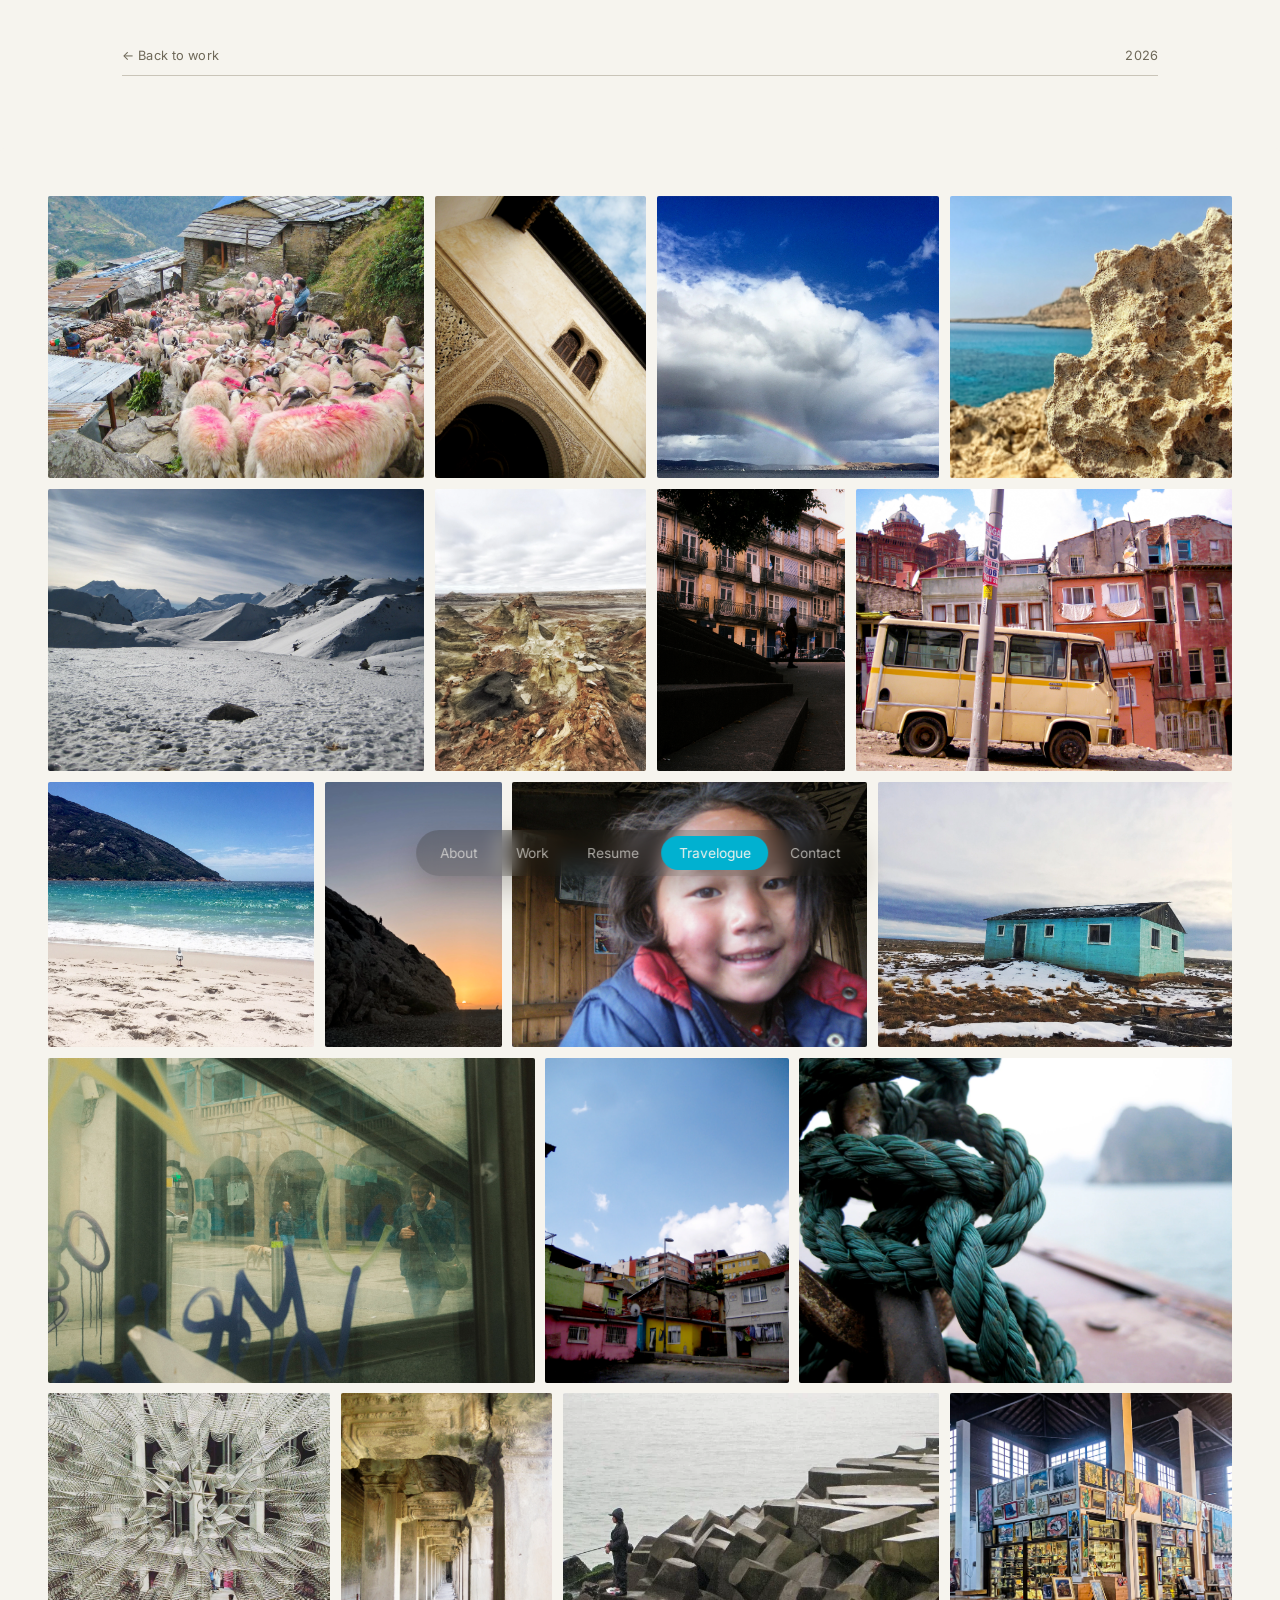
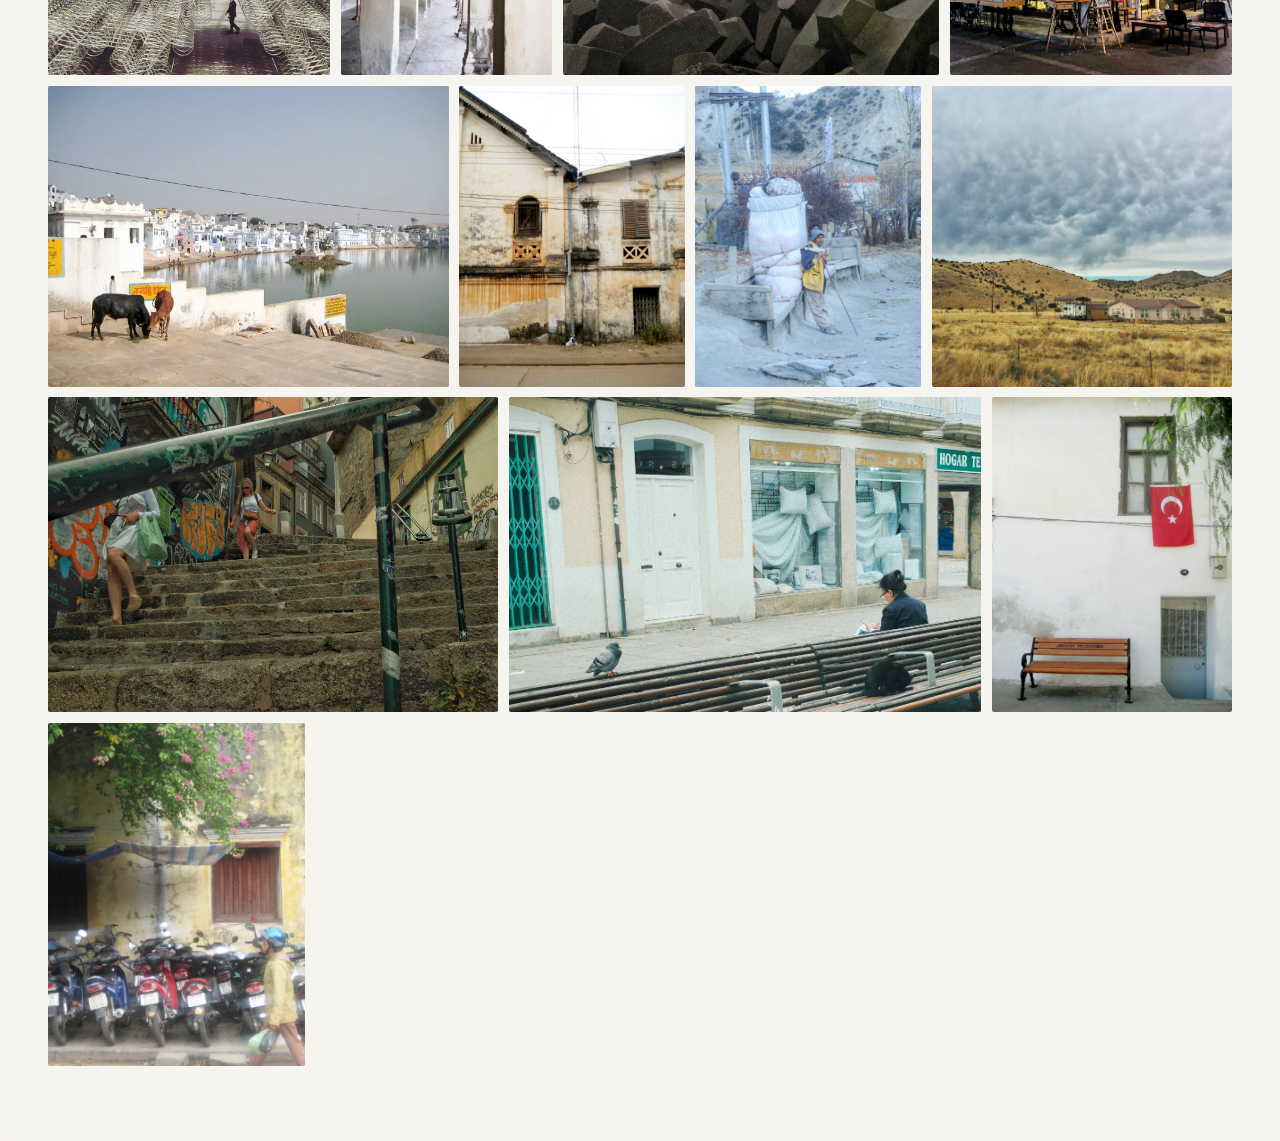
==== travelogue.html @ d2b51b1d "Update image captions for travel locations" ====
<!DOCTYPE html>
<html lang="en">
<head>
<meta charset="UTF-8">
<meta name="viewport" content="width=device-width, initial-scale=1.0">
<title>Travelogue — name</title>
<link rel="stylesheet" href="styles.css">
</head>
<body>

<header class="masthead masthead--minimal">
  <div class="masthead__top">
    <span class="masthead__issue"><a href="index.html">← Back to work</a></span>
    <span class="masthead__date" id="year"></span>
  </div>
</header>

<div class="gallery-wrap">

  <div class="gallery" id="travelogue-gallery" aria-label="Travel photos">
  <div class="gallery__cell">
    <img class="gallery__img" src="assets/travel/nepal3.webp" alt="Annapurna Circuit Trek, Nepal" data-index="0">
    <span class="gallery__hover-caption">Annapurna Circuit Trek, Nepal</span>
  </div>
  <div class="gallery__cell">
    <img class="gallery__img" src="assets/travel/spain.webp" alt="Alhambra, Spain" data-index="1">
    <span class="gallery__hover-caption">Alhambra, Spain</span>
  </div>
  <div class="gallery__cell">
    <img class="gallery__img" src="assets/travel/australia2.webp" alt="Hobart, Tasmania" data-index="2">
    <span class="gallery__hover-caption">Hobart, Tasmania</span>
  </div>
  <div class="gallery__cell">
    <img class="gallery__img" src="assets/travel/cyprus1.webp" alt="Cape Greco, Cyprus" data-index="3">
    <span class="gallery__hover-caption">Cape Greco, Cyprus</span>
  </div>
  <div class="gallery__cell">
    <img class="gallery__img" src="assets/travel/nepal4.webp" alt="Thorong La Pass, Nepal" data-index="4">
    <span class="gallery__hover-caption">Thorong La Pass, Nepal</span>
  </div>
  <div class="gallery__cell">
    <img class="gallery__img" src="assets/travel/newmexico1.webp" alt="Bisti Badlands, New Mexico" data-index="5">
    <span class="gallery__hover-caption">Bisti Badlands, New Mexico</span>
  </div>
  <div class="gallery__cell">
    <img class="gallery__img" src="assets/travel/camino_spain1.jpg" alt="Camino de Santiago, Spain" data-index="6">
    <span class="gallery__hover-caption">Camino de Santiago, Spain</span>
  </div>
  <div class="gallery__cell">
    <img class="gallery__img" src="assets/travel/turkey1.webp" alt="Istanbul, Turkey" data-index="7">
    <span class="gallery__hover-caption">Istanbul, Turkey</span>
  </div>
  <div class="gallery__cell">
    <img class="gallery__img" src="assets/travel/australia3.webp" alt="Wine Glass Bay, Tasmania" data-index="8">
    <span class="gallery__hover-caption">Wine Glass Bay, Tasmania</span>
  </div>
  <div class="gallery__cell">
    <img class="gallery__img" src="assets/travel/cyprus3.webp" alt="Aphrodite's Rock, Cyprus" data-index="9">
    <span class="gallery__hover-caption">Aphrodite's Rock, Cyprus</span>
  </div>
  <div class="gallery__cell">
    <img class="gallery__img" src="assets/travel/nepal1.webp" alt="Annapurna Circuit, Nepal" data-index="10">
    <span class="gallery__hover-caption">Annapurna Circuit Trek, Nepal</span>
  </div>
  <div class="gallery__cell">
    <img class="gallery__img" src="assets/travel/newmexico3.webp" alt="New Mexico" data-index="11">
    <span class="gallery__hover-caption">New Mexico</span>
  </div>
  <div class="gallery__cell">
    <img class="gallery__img" src="assets/travel/camino_spain2.jpg" alt="Camino de Santiago, Spain" data-index="12">
    <span class="gallery__hover-caption">Camino de Santiago, Spain</span>
  </div>
  <div class="gallery__cell">
    <img class="gallery__img" src="assets/travel/turkey2.webp" alt="Istanbul, Turkey" data-index="13">
    <span class="gallery__hover-caption">Istanbul, Turkey</span>
  </div>
  <div class="gallery__cell">
    <img class="gallery__img" src="assets/travel/vietnam2.webp" alt="Hạ Long Bay, Vietnam" data-index="14">
    <span class="gallery__hover-caption">Hạ Long Bay, Vietnam</span>
  </div>
  <div class="gallery__cell">
    <img class="gallery__img" src="assets/travel/australia1.webp" alt="Melbourne, Australia" data-index="15">
    <span class="gallery__hover-caption">Melbourne, Australia</span>
  </div>
  <div class="gallery__cell">
    <img class="gallery__img" src="assets/travel/cambodia.webp" alt="Cambodia" data-index="16">
    <span class="gallery__hover-caption">Cambodia</span>
  </div>
  <div class="gallery__cell">
    <img class="gallery__img" src="assets/travel/china.webp" alt="China" data-index="17">
    <span class="gallery__hover-caption">China</span>
  </div>
  <div class="gallery__cell">
    <img class="gallery__img" src="assets/travel/cyprus2.webp" alt="Cyprus" data-index="18">
    <span class="gallery__hover-caption">Cyprus</span>
  </div>
  <div class="gallery__cell">
    <img class="gallery__img" src="assets/travel/india1.webp" alt="India" data-index="19">
    <span class="gallery__hover-caption">India</span>
  </div>
  <div class="gallery__cell">
    <img class="gallery__img" src="assets/travel/laos.webp" alt="Laos" data-index="20">
    <span class="gallery__hover-caption">Laos</span>
  </div>
  <div class="gallery__cell">
    <img class="gallery__img" src="assets/travel/nepal2.webp" alt="Nepal" data-index="21">
    <span class="gallery__hover-caption">Nepal</span>
  </div>
  <div class="gallery__cell">
    <img class="gallery__img" src="assets/travel/newmexico2.webp" alt="New Mexico" data-index="22">
    <span class="gallery__hover-caption">New Mexico</span>
  </div>
  <div class="gallery__cell">
    <img class="gallery__img" src="assets/travel/camino_portugal1.JPG" alt="Portugal" data-index="23">
    <span class="gallery__hover-caption">Portugal</span>
  </div>
  <div class="gallery__cell">
    <img class="gallery__img" src="assets/travel/camino_spain3.jpg" alt="Spain" data-index="24">
    <span class="gallery__hover-caption">Spain</span>
  </div>
  <div class="gallery__cell">
    <img class="gallery__img" src="assets/travel/turkey3.webp" alt="Turkey" data-index="25">
    <span class="gallery__hover-caption">Turkey</span>
  </div>
  <div class="gallery__cell">
    <img class="gallery__img" src="assets/travel/vietnam1.webp" alt="Vietnam" data-index="26">
    <span class="gallery__hover-caption">Vietnam</span>
  </div>
  </div>

</div>

<!-- Fixed bottom dock nav — stays put while the page scrolls -->
<nav class="dock" aria-label="Primary">
  <a class="dock__link" href="index.html#about">About</a>
  <a class="dock__link" href="index.html#work">Work</a>
  <a class="dock__link" href="assets/resume.pdf" target="_blank" rel="noopener">Resume</a>
  <a class="dock__link is-active" href="travelogue.html">Travelogue</a>
  <a class="dock__link" href="index.html#contact">Contact</a>
</nav>

<script src="script.js"></script>
</body>
</html>
---- styles.css ----
/* ============================================
   DESIGN TOKENS
   Color:
     --paper   #F6F4EE  warm paper background
     --ink     #17140F  near-black, warm
     --press   #01B1D0  teal accent (sparing use)
     --rule    #C9C4B8  hairlines / leader dots
     --muted   #6E6858  secondary text
   Type:
     Masthead only — 'Eagle Book' (self-hosted .otf)
     Display (everything else) — 'Jost' / 'Futura' fallback
     Body/meta — 'Inter' (plain grotesk, quiet workhorse)
   ============================================ */

@import url('https://fonts.googleapis.com/css2?family=Jost:wght@100;400;500;600&family=Inter:wght@400;500&display=swap');

@font-face{
  font-family: 'Eagle Book';
  src: url('assets/fonts/eaglebook.otf') format('opentype');
  font-weight: 400 700;
  font-display: swap;
}

:root{
  --paper: #F6F4EE;
  --ink: #17140F;
  --press: #01B1D0;
  --rule: #C9C4B8;
  --muted: #6E6858;

  --display: 'Jost', 'Futura', sans-serif;
  --masthead-font: 'Eagle Book', 'Jost', 'Futura', sans-serif;
  --body: 'Inter', -apple-system, sans-serif;
}

*{ box-sizing: border-box; }

html, body{
  margin: 0;
  padding: 0;
  background: var(--paper);
  color: var(--ink);
  font-family: var(--body);
}

a{ color: inherit; text-decoration: none; }

/* ---------- Masthead ---------- */

.masthead{
  max-width: 1100px;
  margin: 0 auto;
  padding: 3rem 2rem 2rem;
}

.masthead__top{
  display: flex;
  justify-content: space-between;
  font-size: 0.8rem;
  color: var(--muted);
  border-bottom: 1px solid var(--rule);
  padding-bottom: 0.75rem;
  margin-bottom: 1.5rem;
  letter-spacing: 0.01em;
}

.masthead__name{
  font-family: var(--masthead-font);
  font-weight: 600;
  font-size: clamp(2.75rem, 7vw, 5rem);
  line-height: 0.95;
  margin: 0 0 0.5rem;
  text-transform: uppercase;
  letter-spacing: -0.02em;
  color: var(--press);
}

.masthead__tagline{
  font-size: 1.05rem;
  color: var(--muted);
  margin: 0;
  max-width: 40ch;
}

/* ---------- Contents / TOC layout ---------- */

.contents{
  max-width: 1100px;
  margin: 0 auto;
  padding: 1rem 2rem 4rem;
  display: grid;
  grid-template-columns: 1fr 320px;
  gap: 3rem;
  align-items: start;
}

.contents__list{
  display: flex;
  flex-direction: column;
}

.contents__row{
  display: grid;
  grid-template-columns: 2.5rem auto 1fr auto;
  align-items: baseline;
  gap: 0.75rem;
  padding: 1.1rem 0;
  border-bottom: 1px solid var(--rule);
  transition: color 0.15s ease;
}

.contents__row:hover{
  color: var(--press);
}

.contents__row:first-child{
  border-top: 1px solid var(--rule);
}

.contents__number{
  font-family: var(--body);
  font-size: 0.85rem;
  color: var(--muted);
  font-variant-numeric: tabular-nums;
}

.contents__row:hover .contents__number{
  color: var(--press);
}

.contents__title{
  font-family: var(--display);
  font-weight: 500;
  font-size: clamp(1.3rem, 2.4vw, 1.9rem);
  white-space: nowrap;
}

.contents__leader{
  border-bottom: 1px dotted var(--rule);
  height: 0.6em;
  align-self: end;
  min-width: 1.5rem;
}

.contents__meta{
  font-size: 0.85rem;
  color: var(--muted);
  white-space: nowrap;
}

/* ---------- Preview panel (the one playful moment) ---------- */

.preview{
  position: sticky;
  top: 3rem;
  aspect-ratio: 4 / 5;
  display: none;
}

.preview__frame{
  width: 100%;
  height: 100%;
  overflow: hidden;
  background: #EAE6DA;
  box-shadow: 0 18px 40px rgba(23, 20, 15, 0.12);
  transform: rotate(-1.2deg);
  transition: transform 0.35s cubic-bezier(0.22, 1, 0.36, 1);
}

.preview.is-active .preview__frame{
  transform: rotate(0.6deg);
}

.preview__image{
  width: 100%;
  height: 100%;
  object-fit: cover;
  opacity: 0;
  transition: opacity 0.25s ease;
}

.preview__image.is-loaded{
  opacity: 1;
}

@media (min-width: 860px){
  .preview{ display: block; }
}

/* ---------- Travelogue (list version — kept for reference, unused if using gallery) ---------- */

.travelogue{
  max-width: 1100px;
  margin: 0 auto;
  padding: 1rem 2rem 3rem;
  border-top: 1px solid var(--rule);
}

.travelogue__inner{
  padding-top: 2rem;
}

.travelogue__intro{
  font-size: 0.95rem;
  color: var(--muted);
  max-width: 50ch;
  margin: 0 0 1.5rem;
}

.travelogue__row{
  display: grid;
  grid-template-columns: auto 1fr auto;
  align-items: baseline;
  gap: 0.75rem;
  padding: 0.9rem 0;
  border-bottom: 1px solid var(--rule);
  transition: color 0.15s ease;
}

.travelogue__row:first-child{
  border-top: 1px solid var(--rule);
}

.travelogue__row:hover{
  color: var(--press);
}

.travelogue__title{
  font-family: var(--display);
  font-weight: 500;
  font-size: clamp(1.05rem, 1.8vw, 1.3rem);
}

.travelogue__leader{
  border-bottom: 1px dotted var(--rule);
  height: 0.6em;
  align-self: end;
  min-width: 1.5rem;
}

.travelogue__meta{
  font-size: 0.8rem;
  color: var(--muted);
  white-space: nowrap;
}

/* ---------- Masthead variant: no name/tagline (used on Travelogue) ---------- */

.masthead--minimal{
  padding-bottom: 1rem;
}

/* ---------- Gallery (true justified rows — photos line up, no cropping) ---------- */

.gallery-wrap{
  max-width: 1400px;
  margin: 2rem auto 0;
  padding: 3rem 3rem 4rem;
  background: var(--paper);
  border-radius: 4px;
}

.gallery__row{
  display: flex;
  gap: 0.675rem;
  margin-bottom: 0.675rem;
}

.gallery__cell{
  position: relative;
  overflow: hidden;
  border-radius: 2px;
  flex-shrink: 0;
}

.gallery__img{
  display: block;
  width: 100%;
  height: 100%;
  cursor: zoom-in;
  background: #EAE6DA;
}

.gallery__hover-caption{
  position: absolute;
  inset: 0;
  display: flex;
  align-items: center;
  justify-content: center;
  text-align: center;
  padding: 1rem;
  font-family: var(--masthead-font);
  font-size: clamp(0.864rem, 2.16vw, 1.44rem);
  letter-spacing: -0.01em;
  color: var(--paper);
  background: rgba(0, 0, 0, 0.45);
  opacity: 0;
  transition: opacity 0.2s ease;
  pointer-events: none;
}

.gallery__cell:hover .gallery__hover-caption{
  opacity: 1;
}

@media (max-width: 900px){
  .gallery-wrap{
    margin-top: 1.5rem;
    padding: 2rem 1.5rem 3rem;
    border-radius: 0;
  }
}

/* ---------- Lightbox (click a photo to expand it, prev/next to browse) ---------- */

.lightbox{
  position: fixed;
  inset: 0;
  background: rgba(23, 20, 15, 0.92);
  display: flex;
  flex-direction: column;
  align-items: center;
  justify-content: center;
  padding: 3rem;
  z-index: 200;
  opacity: 0;
  pointer-events: none;
  transition: opacity 0.25s ease;
}

.lightbox.is-open{
  opacity: 1;
  pointer-events: auto;
}

.lightbox__img{
  max-width: 90vw;
  max-height: 80vh;
  object-fit: contain;
  box-shadow: 0 20px 60px rgba(0, 0, 0, 0.5);
  border-radius: 2px;
}

.lightbox__nav{
  margin-top: 1.25rem;
  display: flex;
  gap: 0.75rem;
  align-items: center;
  font-family: var(--body);
  font-size: 0.85rem;
}

.lightbox__prev,
.lightbox__next{
  background: none;
  border: none;
  color: rgba(246, 244, 238, 0.7);
  cursor: pointer;
  padding: 0.25rem;
  font-family: inherit;
  font-size: inherit;
  transition: color 0.15s ease;
}

.lightbox__prev:hover,
.lightbox__next:hover{
  color: var(--paper);
}

.lightbox__divider{
  color: rgba(246, 244, 238, 0.4);
}

.lightbox__close{
  position: fixed;
  top: 1.5rem;
  right: 1.75rem;
  background: none;
  border: none;
  color: var(--paper);
  font-size: 2rem;
  line-height: 1;
  cursor: pointer;
  padding: 0.5rem;
}

@media (prefers-reduced-motion: reduce){
  .lightbox{ transition: none; }
}

/* ---------- About ---------- */

.about{
  max-width: 1100px;
  margin: 0 auto;
  padding: 1rem 2rem 3rem;
  border-top: 1px solid var(--rule);
}

.about__inner{
  padding-top: 2rem;
  max-width: 60ch;
}

.about__text{
  font-family: 'Futura', 'Jost', sans-serif;
  font-weight: 100;
  font-size: clamp(1.15rem, 2vw, 1.5rem);
  line-height: 1.5;
  letter-spacing: -0.01em;
  margin: 0;
}

/* ---------- Colophon / footer ---------- */

.colophon{
  max-width: 1100px;
  margin: 0 auto;
  padding: 2rem 2rem 3rem;
  border-top: 1px solid var(--rule);
}

.colophon__row{
  display: flex;
  gap: 1.75rem;
  font-size: 0.85rem;
  color: var(--muted);
}

.colophon__row a:hover{
  color: var(--press);
}

/* room so the fixed dock never covers the last row of content */
.colophon{
  padding-bottom: 6rem;
}

/* ---------- Dock nav (fixed, persists through scroll) ---------- */

.dock{
  position: fixed;
  left: 50%;
  bottom: 1.5rem;
  transform: translateX(-50%);
  display: flex;
  gap: 0.25rem;
  background: rgba(23, 20, 15, 0.25);
  backdrop-filter: blur(10px);
  -webkit-backdrop-filter: blur(10px);
  border-radius: 999px;
  padding: 0.4rem;
  box-shadow: 0 12px 30px rgba(23, 20, 15, 0.25);
  z-index: 100;
  max-width: calc(100vw - 2rem);
  overflow-x: auto;
  scrollbar-width: none;
}

.dock::-webkit-scrollbar{
  display: none;
}

.dock__link{
  font-family: var(--body);
  font-size: 0.85rem;
  color: rgba(246, 244, 238, 0.65);
  padding: 0.55rem 1.1rem;
  border-radius: 999px;
  transition: color 0.2s ease, background 0.2s ease;
  white-space: nowrap;
}

.dock__link:hover{
  color: var(--paper);
}

.dock__link.is-active{
  color: var(--paper);
  background: var(--press);
}

@media (max-width: 480px){
  .dock{
    bottom: 1rem;
    padding: 0.35rem;
  }
  .dock__link{
    padding: 0.5rem 0.85rem;
    font-size: 0.8rem;
  }
}

/* ---------- Motion preference ---------- */

@media (prefers-reduced-motion: reduce){
  .preview__frame,
  .preview__image,
  .contents__row{
    transition: none;
  }
}

/* ---------- Mobile ---------- */

@media (max-width: 640px){
  .contents__row{
    grid-template-columns: 2rem auto;
    row-gap: 0.25rem;
  }
  .contents__leader{ display: none; }
  .contents__meta{
    grid-column: 2;
    white-space: normal;
  }
}
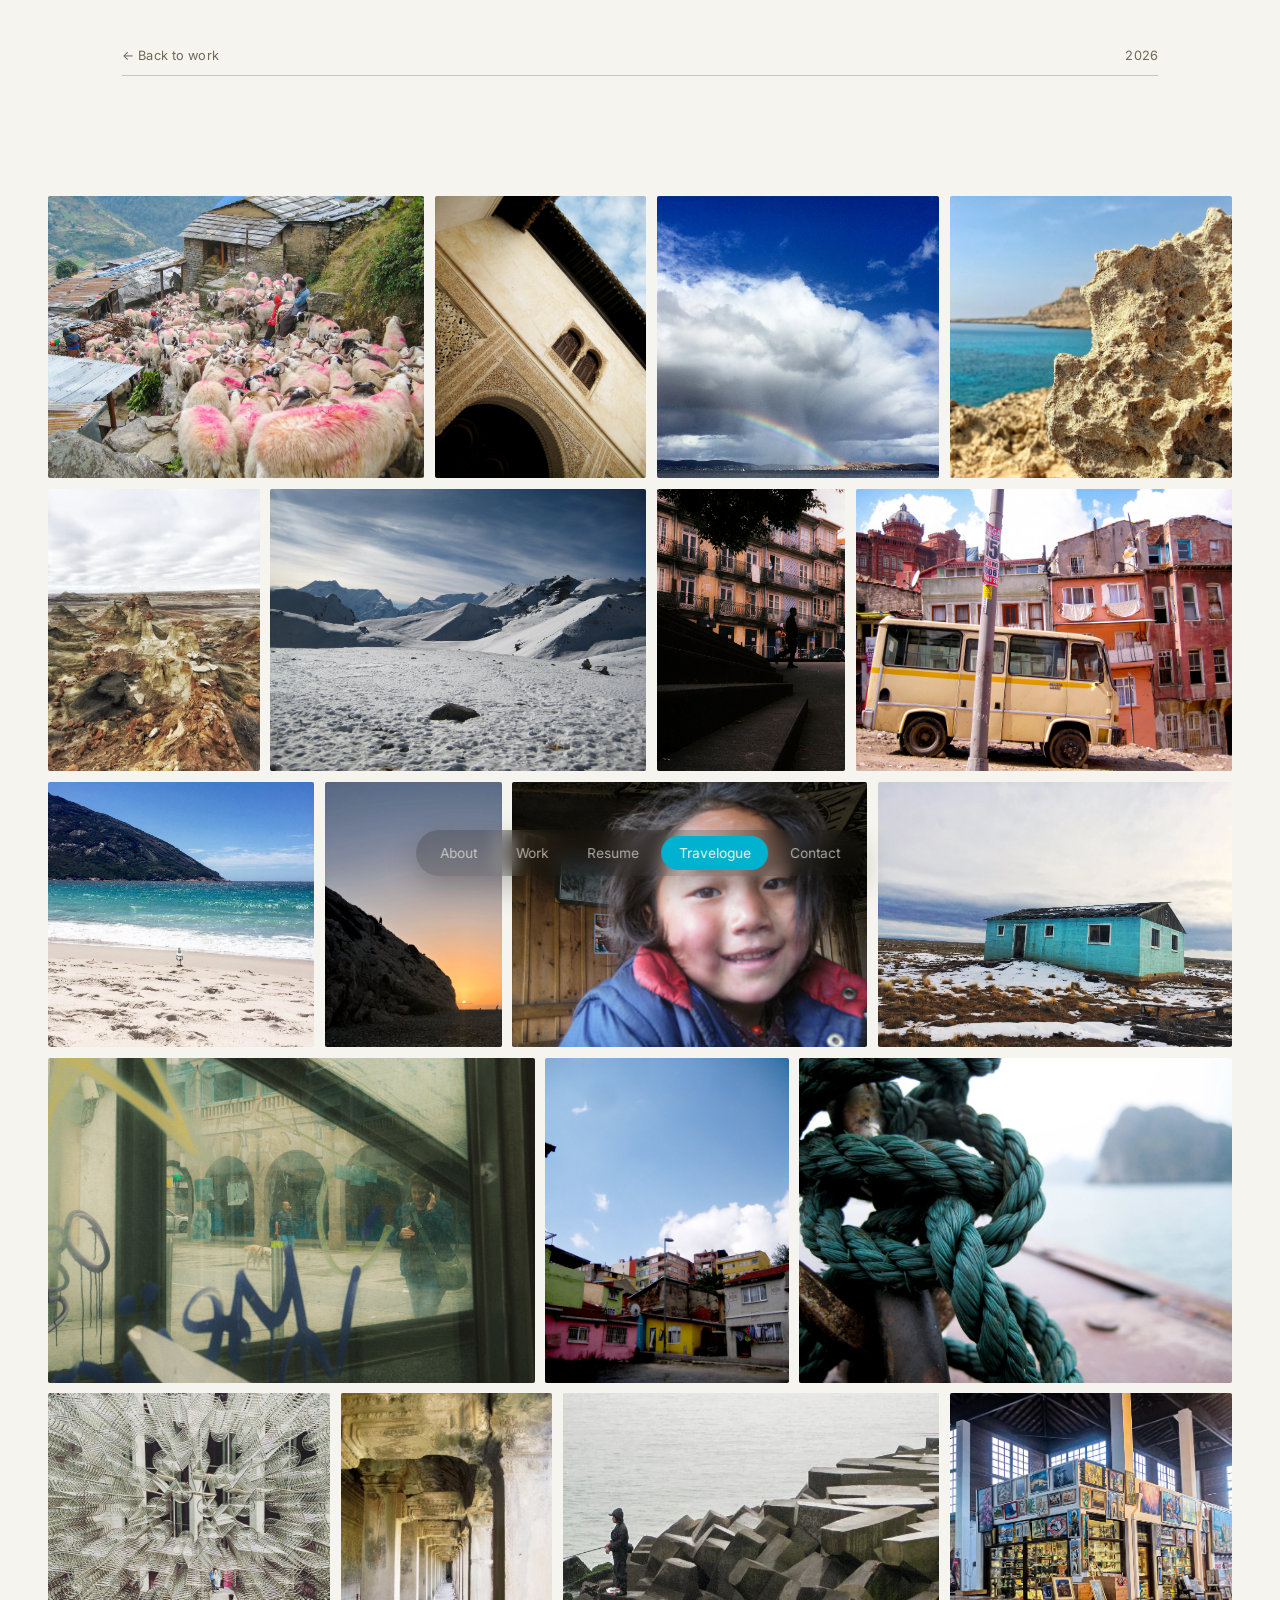
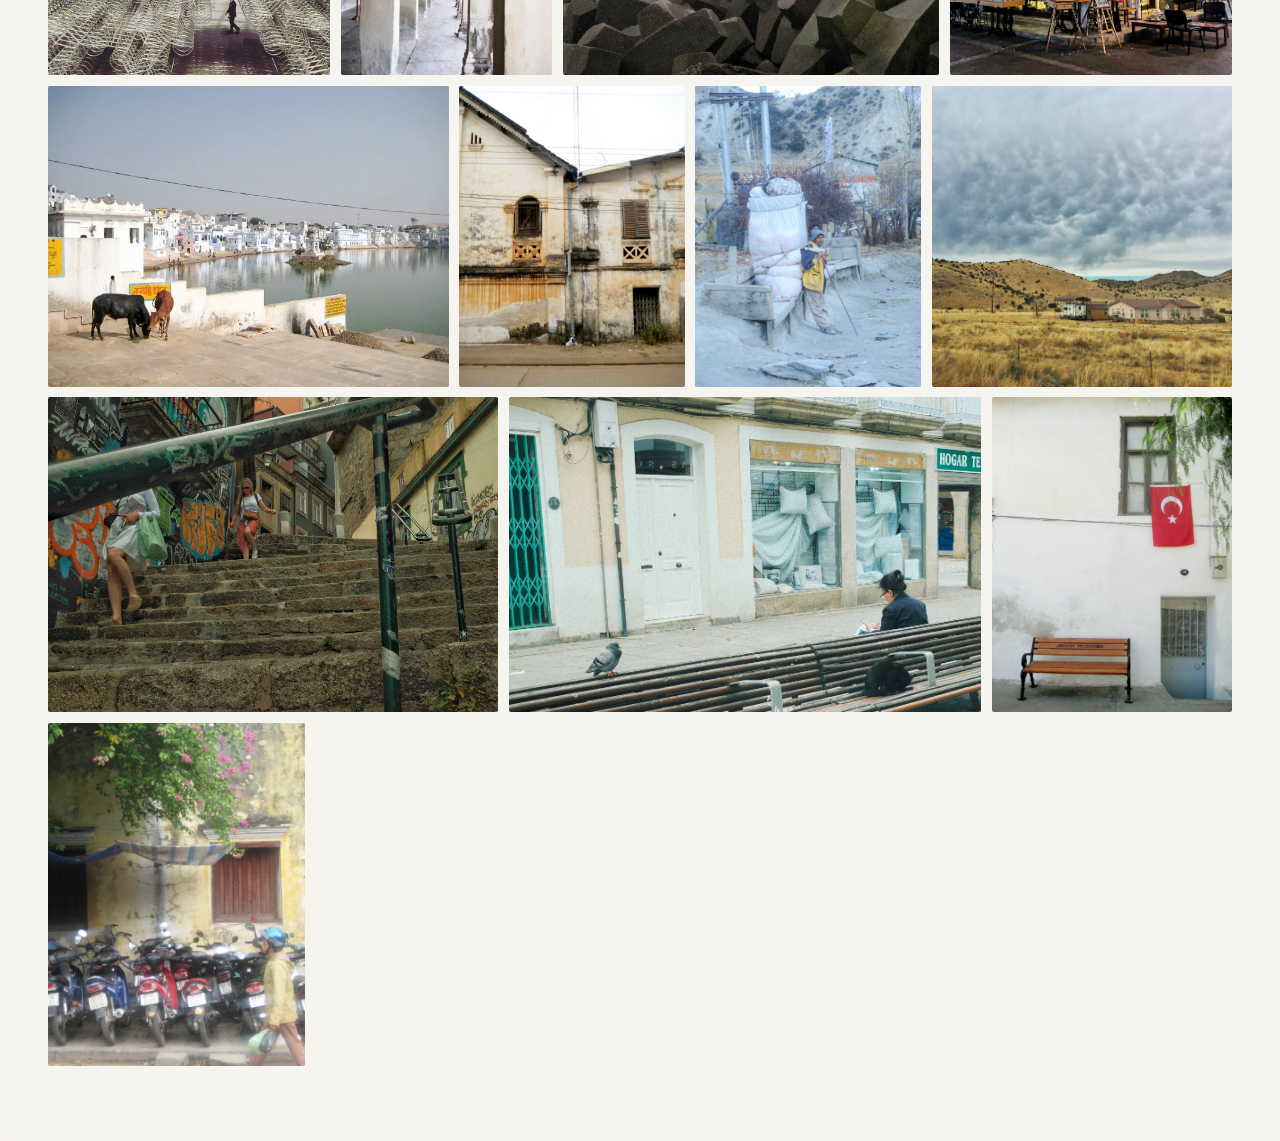
==== commit 64431394: "Remove duplicate image entry for New Mexico" ====
--- a/travelogue.html
+++ b/travelogue.html
@@ -34,13 +34,13 @@
     <img class="gallery__img" src="assets/travel/cyprus1.webp" alt="Cape Greco, Cyprus" data-index="3">
     <span class="gallery__hover-caption">Cape Greco, Cyprus</span>
   </div>
+      <div class="gallery__cell">
+    <img class="gallery__img" src="assets/travel/newmexico1.webp" alt="Bisti Badlands, New Mexico" data-index="5">
+    <span class="gallery__hover-caption">Bisti Badlands, New Mexico</span>
+  </div>
   <div class="gallery__cell">
     <img class="gallery__img" src="assets/travel/nepal4.webp" alt="Thorong La Pass, Nepal" data-index="4">
     <span class="gallery__hover-caption">Thorong La Pass, Nepal</span>
-  </div>
-  <div class="gallery__cell">
-    <img class="gallery__img" src="assets/travel/newmexico1.webp" alt="Bisti Badlands, New Mexico" data-index="5">
-    <span class="gallery__hover-caption">Bisti Badlands, New Mexico</span>
   </div>
   <div class="gallery__cell">
     <img class="gallery__img" src="assets/travel/camino_spain1.jpg" alt="Camino de Santiago, Spain" data-index="6">
@@ -76,35 +76,35 @@
   </div>
   <div class="gallery__cell">
     <img class="gallery__img" src="assets/travel/vietnam2.webp" alt="Hạ Long Bay, Vietnam" data-index="14">
-    <span class="gallery__hover-caption">Hạ Long Bay, Vietnam</span>
+    <span class="gallery__hover-caption">Ha Long Bay, Vietnam</span>
   </div>
   <div class="gallery__cell">
     <img class="gallery__img" src="assets/travel/australia1.webp" alt="Melbourne, Australia" data-index="15">
     <span class="gallery__hover-caption">Melbourne, Australia</span>
   </div>
   <div class="gallery__cell">
-    <img class="gallery__img" src="assets/travel/cambodia.webp" alt="Cambodia" data-index="16">
-    <span class="gallery__hover-caption">Cambodia</span>
+    <img class="gallery__img" src="assets/travel/cambodia.webp" alt="Angkor Wat, Cambodia" data-index="16">
+    <span class="gallery__hover-caption">Angkor Wat, Cambodia</span>
   </div>
   <div class="gallery__cell">
-    <img class="gallery__img" src="assets/travel/china.webp" alt="China" data-index="17">
-    <span class="gallery__hover-caption">China</span>
+    <img class="gallery__img" src="assets/travel/china.webp" alt="Qingdao, China" data-index="17">
+    <span class="gallery__hover-caption">Qingdao, China</span>
   </div>
   <div class="gallery__cell">
-    <img class="gallery__img" src="assets/travel/cyprus2.webp" alt="Cyprus" data-index="18">
-    <span class="gallery__hover-caption">Cyprus</span>
+    <img class="gallery__img" src="assets/travel/cyprus2.webp" alt="Larnaca, Cyprus" data-index="18">
+    <span class="gallery__hover-caption">Larnaca, Cyprus</span>
   </div>
   <div class="gallery__cell">
-    <img class="gallery__img" src="assets/travel/india1.webp" alt="India" data-index="19">
-    <span class="gallery__hover-caption">India</span>
+    <img class="gallery__img" src="assets/travel/india1.webp" alt="Pushkar, India" data-index="19">
+    <span class="gallery__hover-caption">Pushkar, India</span>
   </div>
   <div class="gallery__cell">
-    <img class="gallery__img" src="assets/travel/laos.webp" alt="Laos" data-index="20">
-    <span class="gallery__hover-caption">Laos</span>
+    <img class="gallery__img" src="assets/travel/laos.webp" alt="Pakse, Laos" data-index="20">
+    <span class="gallery__hover-caption">Pakse, Laos</span>
   </div>
   <div class="gallery__cell">
-    <img class="gallery__img" src="assets/travel/nepal2.webp" alt="Nepal" data-index="21">
-    <span class="gallery__hover-caption">Nepal</span>
+    <img class="gallery__img" src="assets/travel/nepal2.webp" alt="Annapurna Circuit Trek, Nepal" data-index="21">
+    <span class="gallery__hover-caption">Annapurna Circuit Trek, Nepal</span>
   </div>
   <div class="gallery__cell">
     <img class="gallery__img" src="assets/travel/newmexico2.webp" alt="New Mexico" data-index="22">
@@ -112,19 +112,19 @@
   </div>
   <div class="gallery__cell">
     <img class="gallery__img" src="assets/travel/camino_portugal1.JPG" alt="Portugal" data-index="23">
-    <span class="gallery__hover-caption">Portugal</span>
+    <span class="gallery__hover-caption">Camino de Santiago, Portugal</span>
   </div>
   <div class="gallery__cell">
     <img class="gallery__img" src="assets/travel/camino_spain3.jpg" alt="Spain" data-index="24">
-    <span class="gallery__hover-caption">Spain</span>
+    <span class="gallery__hover-caption">Camino de Santiago, Spain</span>
   </div>
   <div class="gallery__cell">
-    <img class="gallery__img" src="assets/travel/turkey3.webp" alt="Turkey" data-index="25">
-    <span class="gallery__hover-caption">Turkey</span>
+    <img class="gallery__img" src="assets/travel/turkey3.webp" alt="Selçuk, Turkey" data-index="25">
+    <span class="gallery__hover-caption">Selcuk, Turkey</span>
   </div>
   <div class="gallery__cell">
-    <img class="gallery__img" src="assets/travel/vietnam1.webp" alt="Vietnam" data-index="26">
-    <span class="gallery__hover-caption">Vietnam</span>
+    <img class="gallery__img" src="assets/travel/vietnam1.webp" alt="Hoi An, Vietnam" data-index="26">
+    <span class="gallery__hover-caption">Hoi An, Vietnam</span>
   </div>
   </div>
 
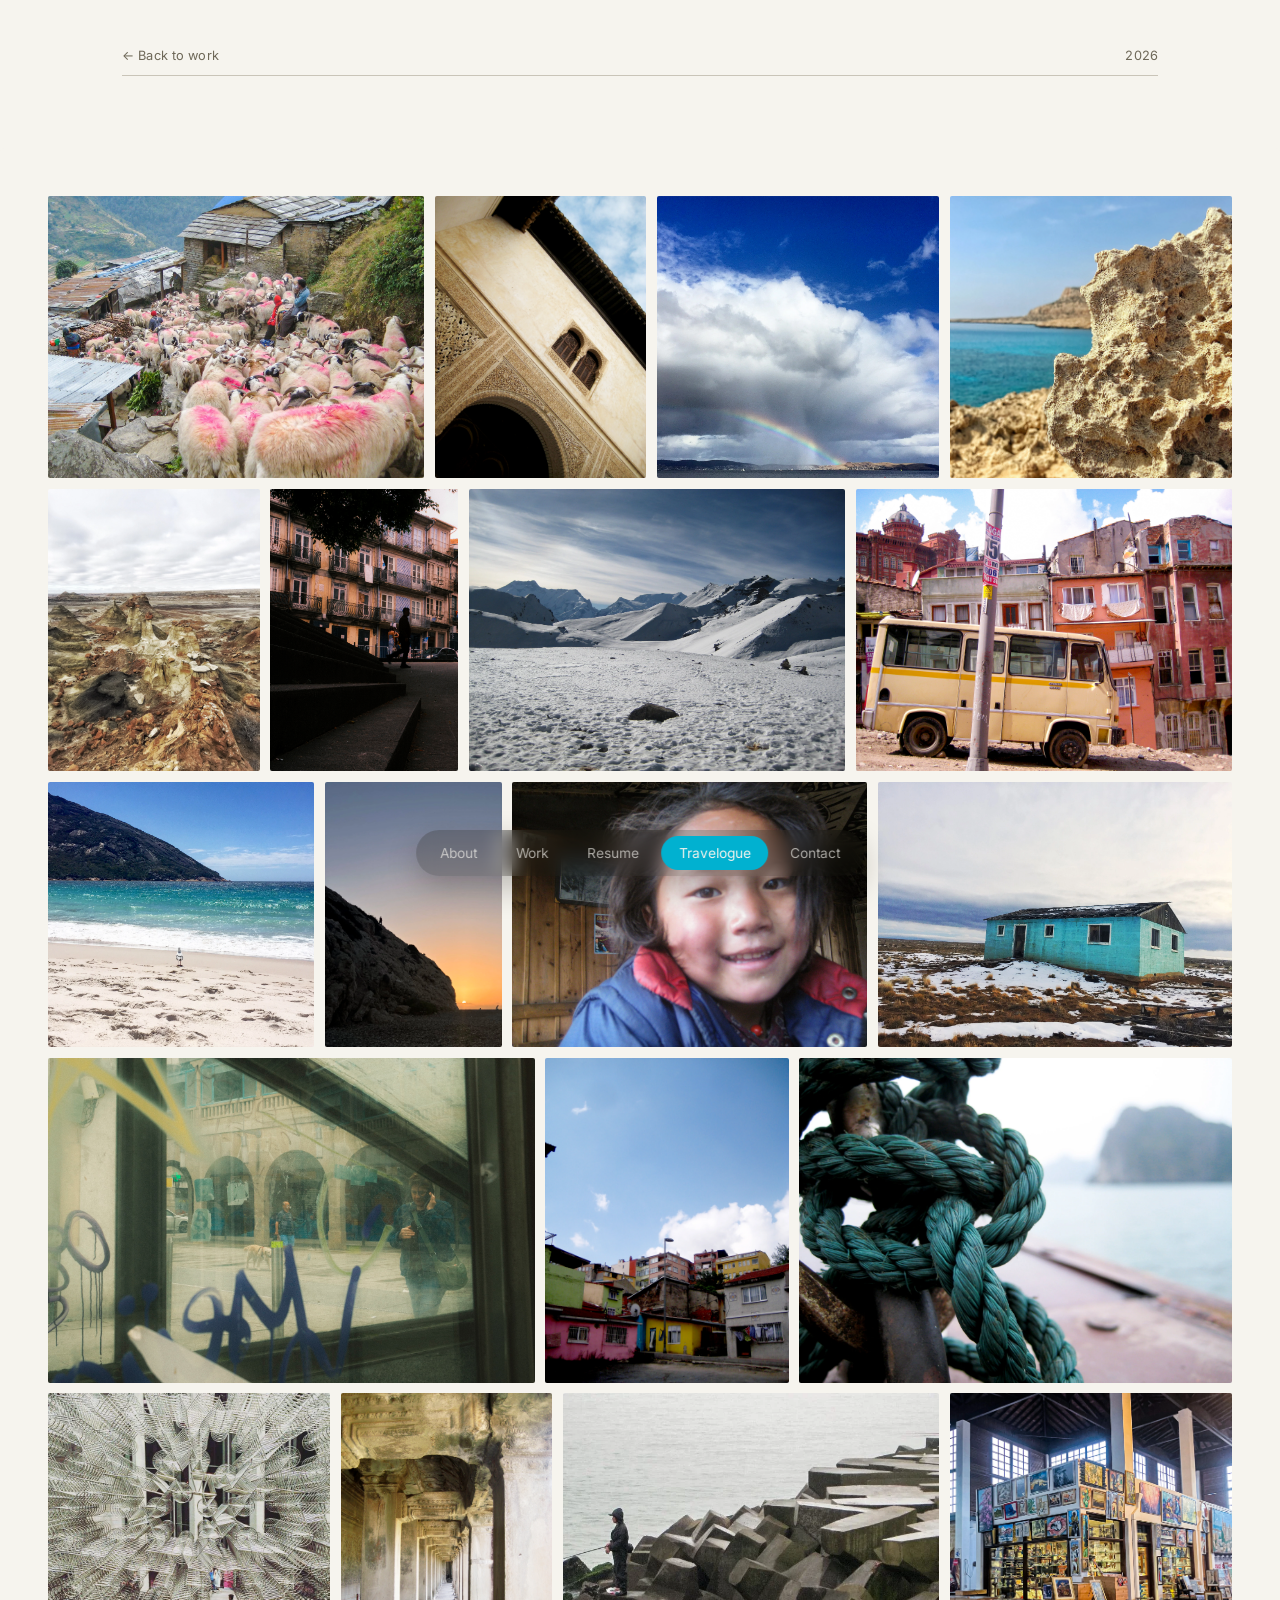
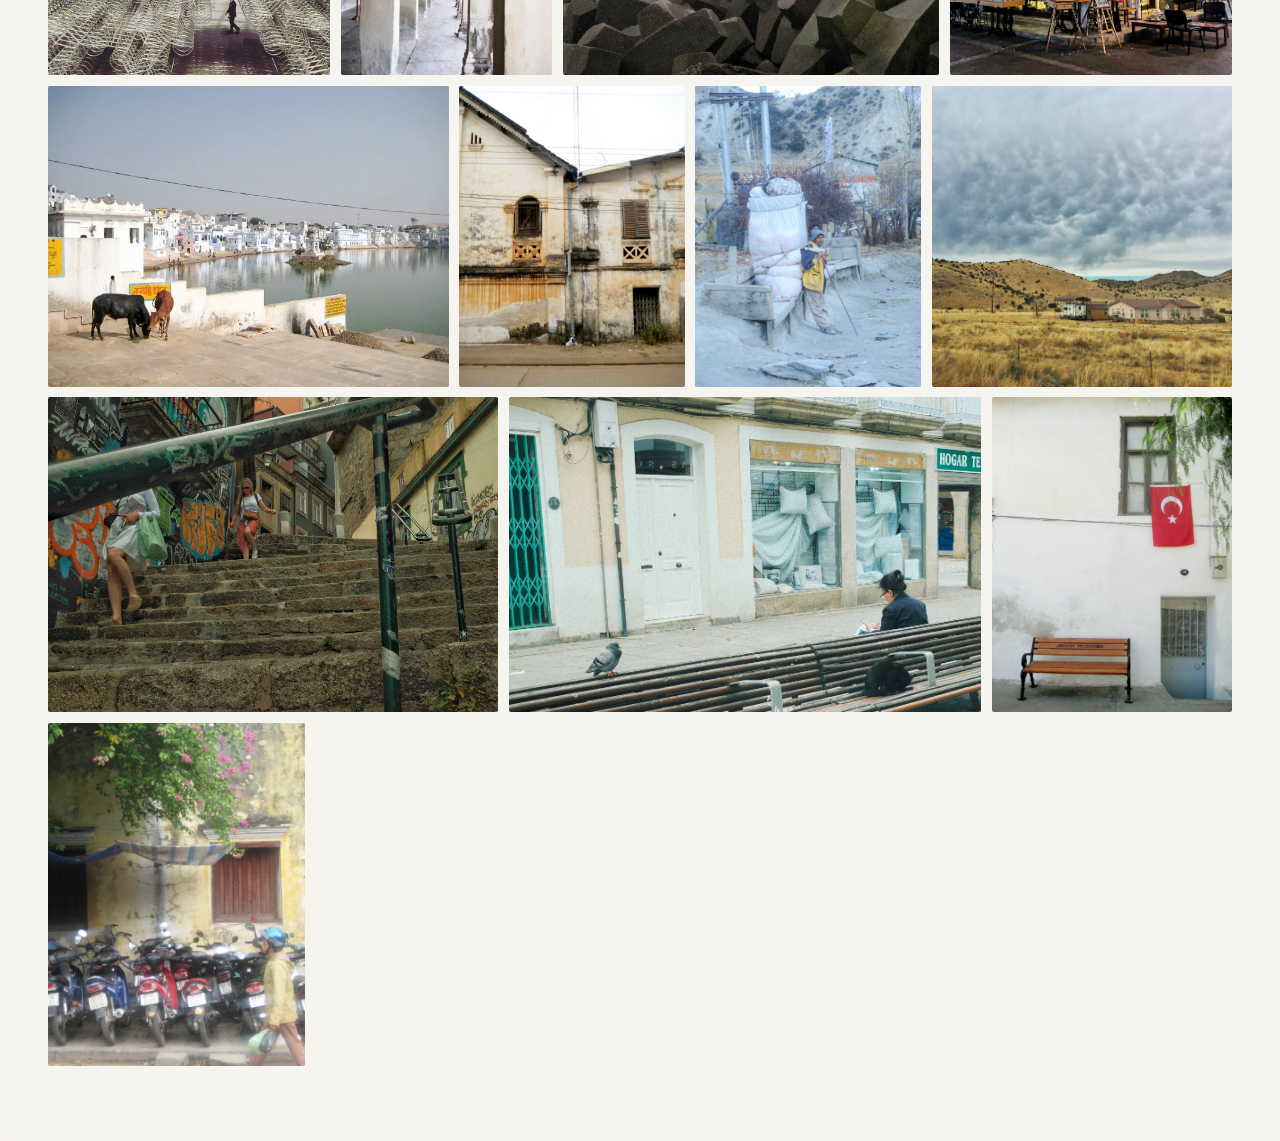
==== commit e59c9801: "Remove duplicate image entry for Camino de Santiago Removed duplicate entry for Camino de Santiago, " ====
--- a/travelogue.html
+++ b/travelogue.html
@@ -38,13 +38,13 @@
     <img class="gallery__img" src="assets/travel/newmexico1.webp" alt="Bisti Badlands, New Mexico" data-index="5">
     <span class="gallery__hover-caption">Bisti Badlands, New Mexico</span>
   </div>
+      <div class="gallery__cell">
+    <img class="gallery__img" src="assets/travel/camino_spain1.jpg" alt="Camino de Santiago, Spain" data-index="6">
+    <span class="gallery__hover-caption">Camino de Santiago, Spain</span>
+  </div>
   <div class="gallery__cell">
     <img class="gallery__img" src="assets/travel/nepal4.webp" alt="Thorong La Pass, Nepal" data-index="4">
     <span class="gallery__hover-caption">Thorong La Pass, Nepal</span>
-  </div>
-  <div class="gallery__cell">
-    <img class="gallery__img" src="assets/travel/camino_spain1.jpg" alt="Camino de Santiago, Spain" data-index="6">
-    <span class="gallery__hover-caption">Camino de Santiago, Spain</span>
   </div>
   <div class="gallery__cell">
     <img class="gallery__img" src="assets/travel/turkey1.webp" alt="Istanbul, Turkey" data-index="7">
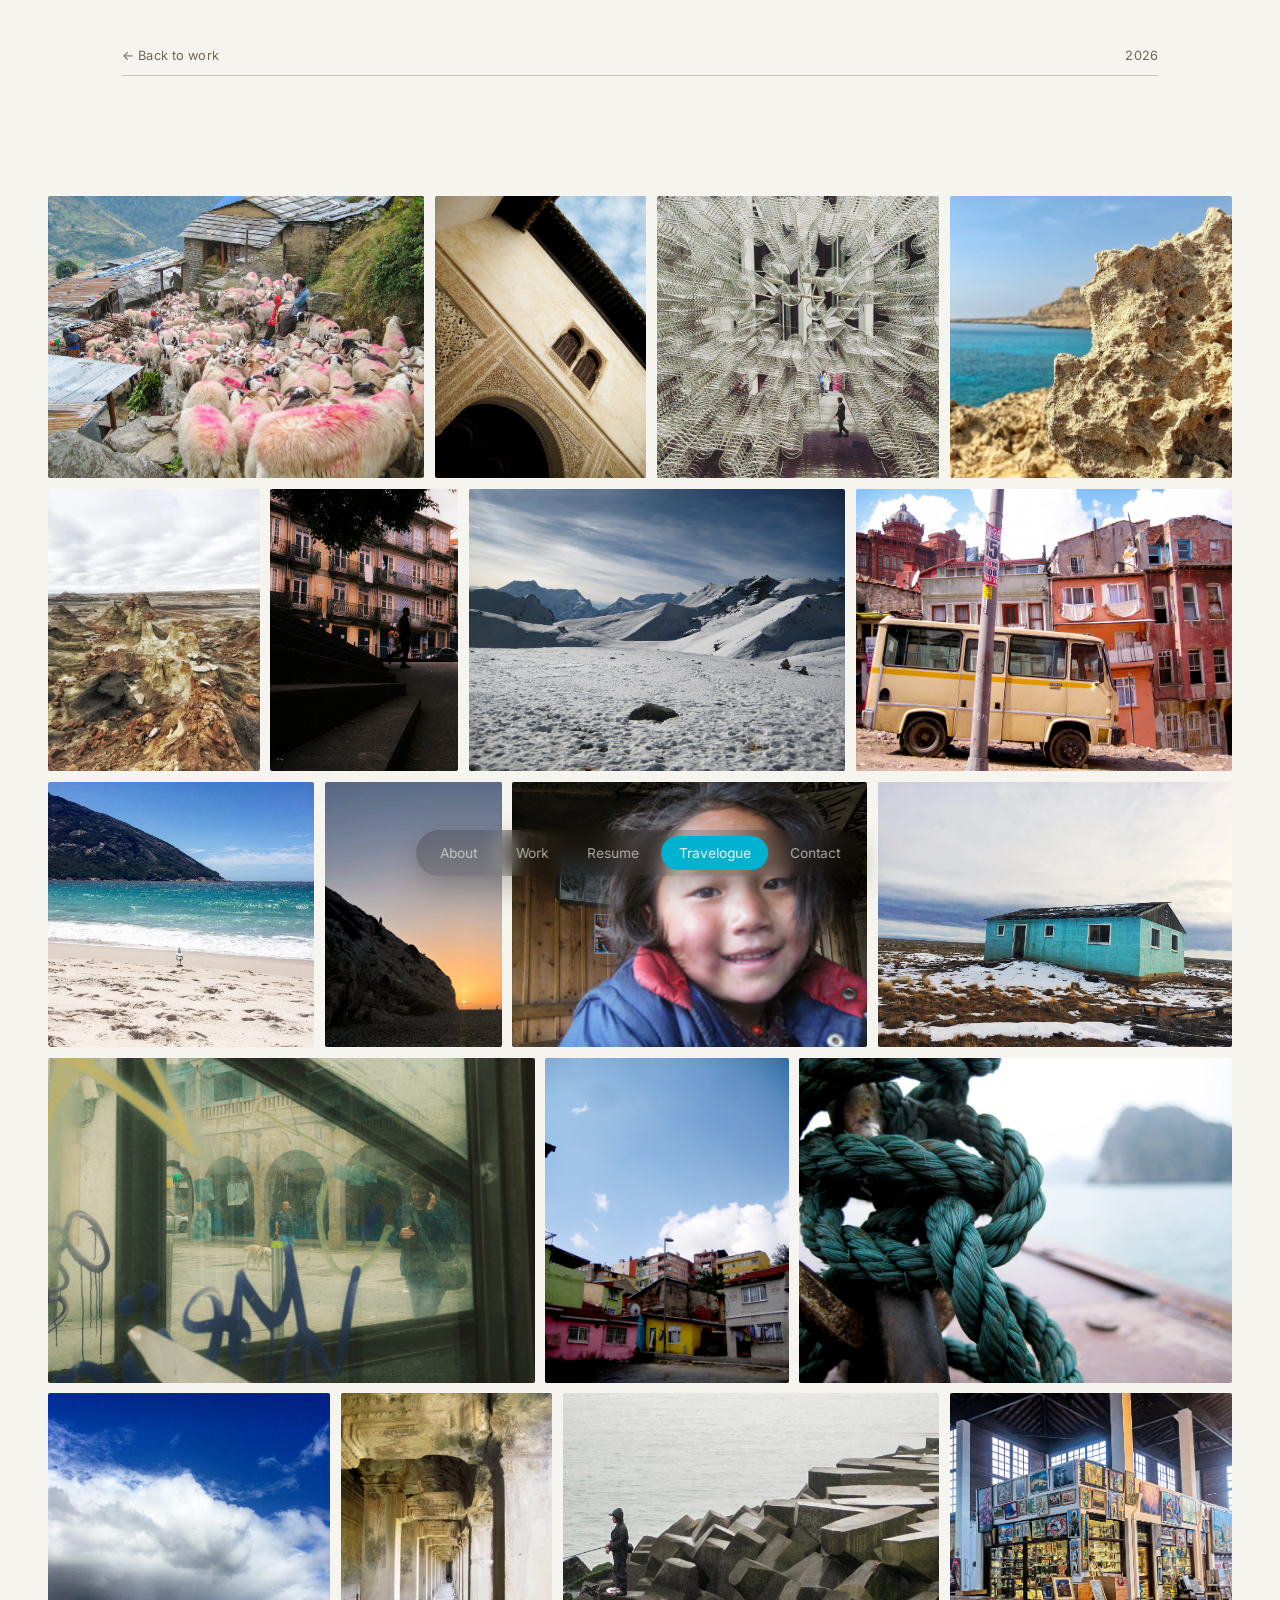
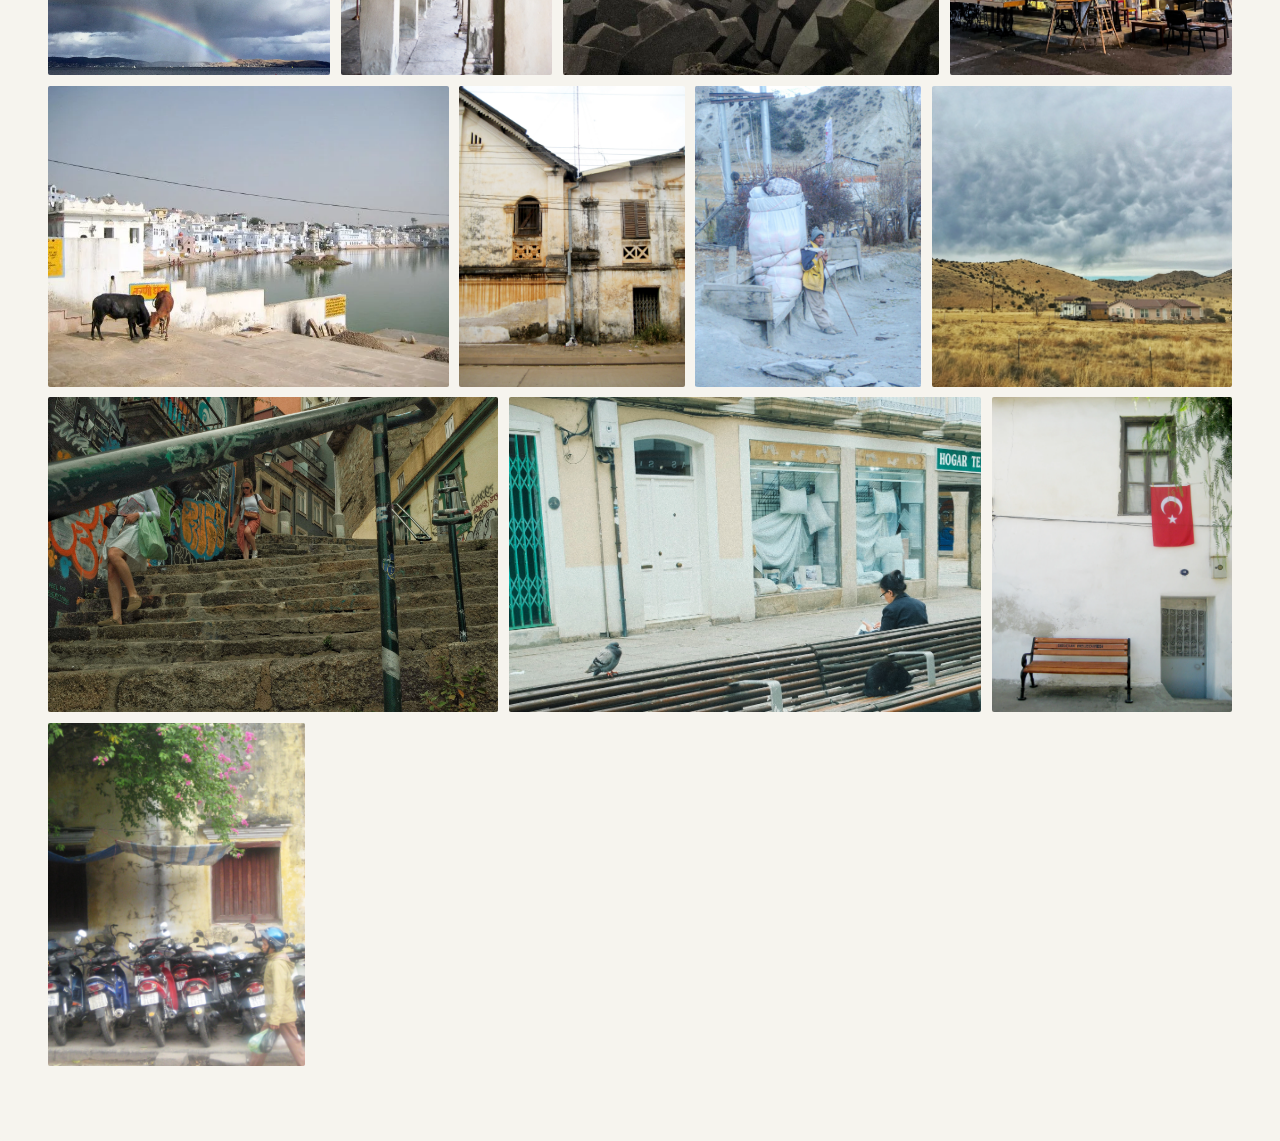
==== commit 17cd1e7c: "Replace Hobart image with Melbourne in gallery" ====
--- a/travelogue.html
+++ b/travelogue.html
@@ -26,10 +26,12 @@
     <img class="gallery__img" src="assets/travel/spain.webp" alt="Alhambra, Spain" data-index="1">
     <span class="gallery__hover-caption">Alhambra, Spain</span>
   </div>
-  <div class="gallery__cell">
-    <img class="gallery__img" src="assets/travel/australia2.webp" alt="Hobart, Tasmania" data-index="2">
-    <span class="gallery__hover-caption">Hobart, Tasmania</span>
+
+      <div class="gallery__cell">
+    <img class="gallery__img" src="assets/travel/australia1.webp" alt="Melbourne, Australia" data-index="15">
+    <span class="gallery__hover-caption">Melbourne, Australia</span>
   </div>
+  
   <div class="gallery__cell">
     <img class="gallery__img" src="assets/travel/cyprus1.webp" alt="Cape Greco, Cyprus" data-index="3">
     <span class="gallery__hover-caption">Cape Greco, Cyprus</span>
@@ -78,10 +80,10 @@
     <img class="gallery__img" src="assets/travel/vietnam2.webp" alt="Hạ Long Bay, Vietnam" data-index="14">
     <span class="gallery__hover-caption">Ha Long Bay, Vietnam</span>
   </div>
-  <div class="gallery__cell">
-    <img class="gallery__img" src="assets/travel/australia1.webp" alt="Melbourne, Australia" data-index="15">
-    <span class="gallery__hover-caption">Melbourne, Australia</span>
-  </div>
+<div class="gallery__cell">
+    <img class="gallery__img" src="assets/travel/australia2.webp" alt="Hobart, Tasmania" data-index="2">
+    <span class="gallery__hover-caption">Hobart, Tasmania</span>
+  </div>    
   <div class="gallery__cell">
     <img class="gallery__img" src="assets/travel/cambodia.webp" alt="Angkor Wat, Cambodia" data-index="16">
     <span class="gallery__hover-caption">Angkor Wat, Cambodia</span>
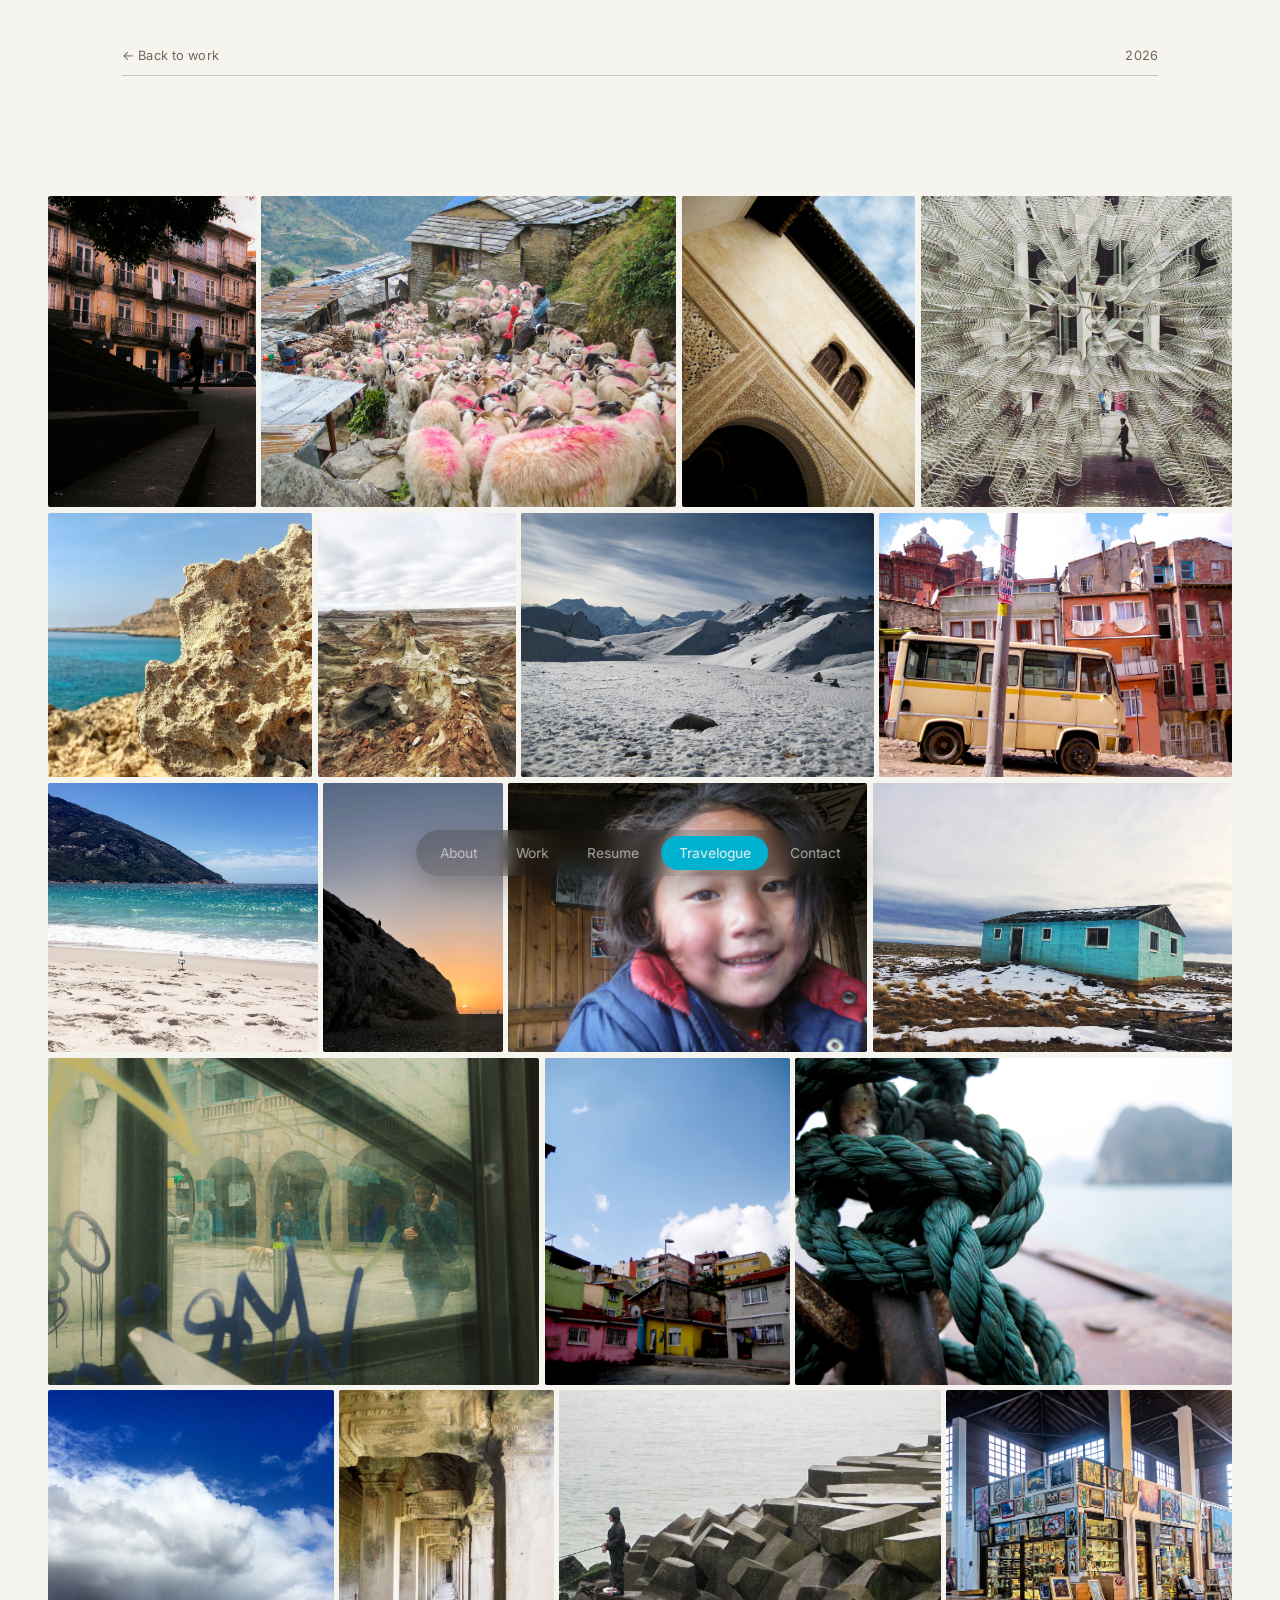
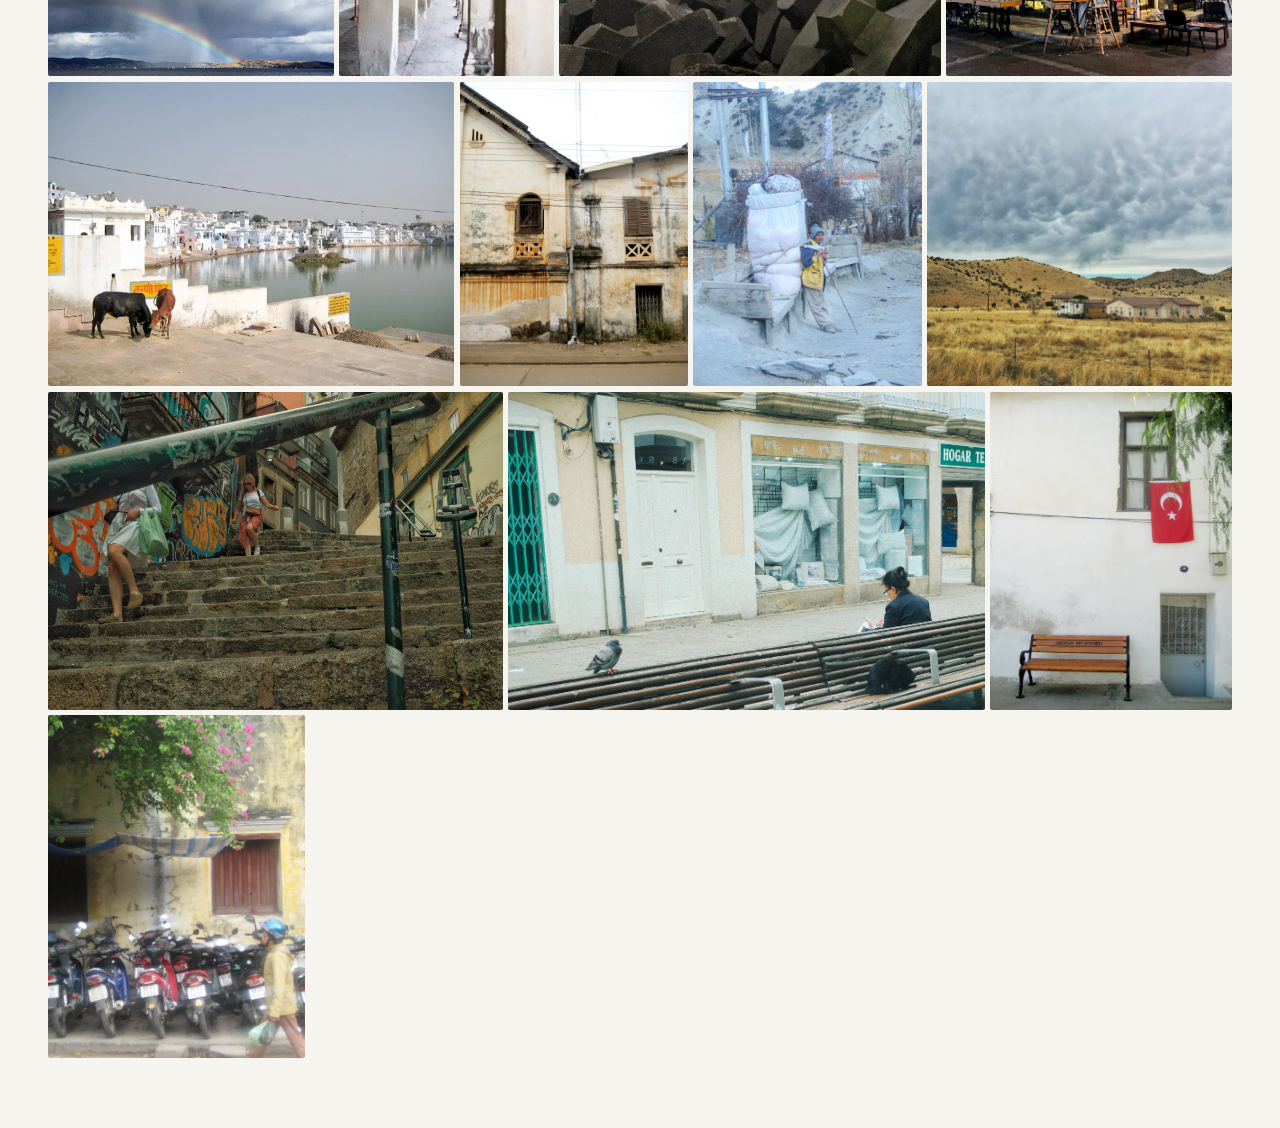
==== commit e1306ae1: "Remove duplicate image from travelogue gallery Removed duplicate image entry for Camino de Santiago." ====
--- a/travelogue.html
+++ b/travelogue.html
@@ -18,7 +18,12 @@
 <div class="gallery-wrap">
 
   <div class="gallery" id="travelogue-gallery" aria-label="Travel photos">
-  <div class="gallery__cell">
+      <div class="gallery__cell">
+    <img class="gallery__img" src="assets/travel/camino_spain1.jpg" alt="Camino de Santiago, Spain" data-index="6">
+    <span class="gallery__hover-caption">Camino de Santiago, Spain</span>
+  </div>
+    
+    <div class="gallery__cell">
     <img class="gallery__img" src="assets/travel/nepal3.webp" alt="Annapurna Circuit Trek, Nepal" data-index="0">
     <span class="gallery__hover-caption">Annapurna Circuit Trek, Nepal</span>
   </div>
@@ -40,10 +45,7 @@
     <img class="gallery__img" src="assets/travel/newmexico1.webp" alt="Bisti Badlands, New Mexico" data-index="5">
     <span class="gallery__hover-caption">Bisti Badlands, New Mexico</span>
   </div>
-      <div class="gallery__cell">
-    <img class="gallery__img" src="assets/travel/camino_spain1.jpg" alt="Camino de Santiago, Spain" data-index="6">
-    <span class="gallery__hover-caption">Camino de Santiago, Spain</span>
-  </div>
+ 
   <div class="gallery__cell">
     <img class="gallery__img" src="assets/travel/nepal4.webp" alt="Thorong La Pass, Nepal" data-index="4">
     <span class="gallery__hover-caption">Thorong La Pass, Nepal</span>
--- a/styles.css
+++ b/styles.css
@@ -262,8 +262,8 @@
 
 .gallery__row{
   display: flex;
-  gap: 0.675rem;
-  margin-bottom: 0.675rem;
+  gap: 0.3375rem;
+  margin-bottom: 0.3375rem;
 }
 
 .gallery__cell{
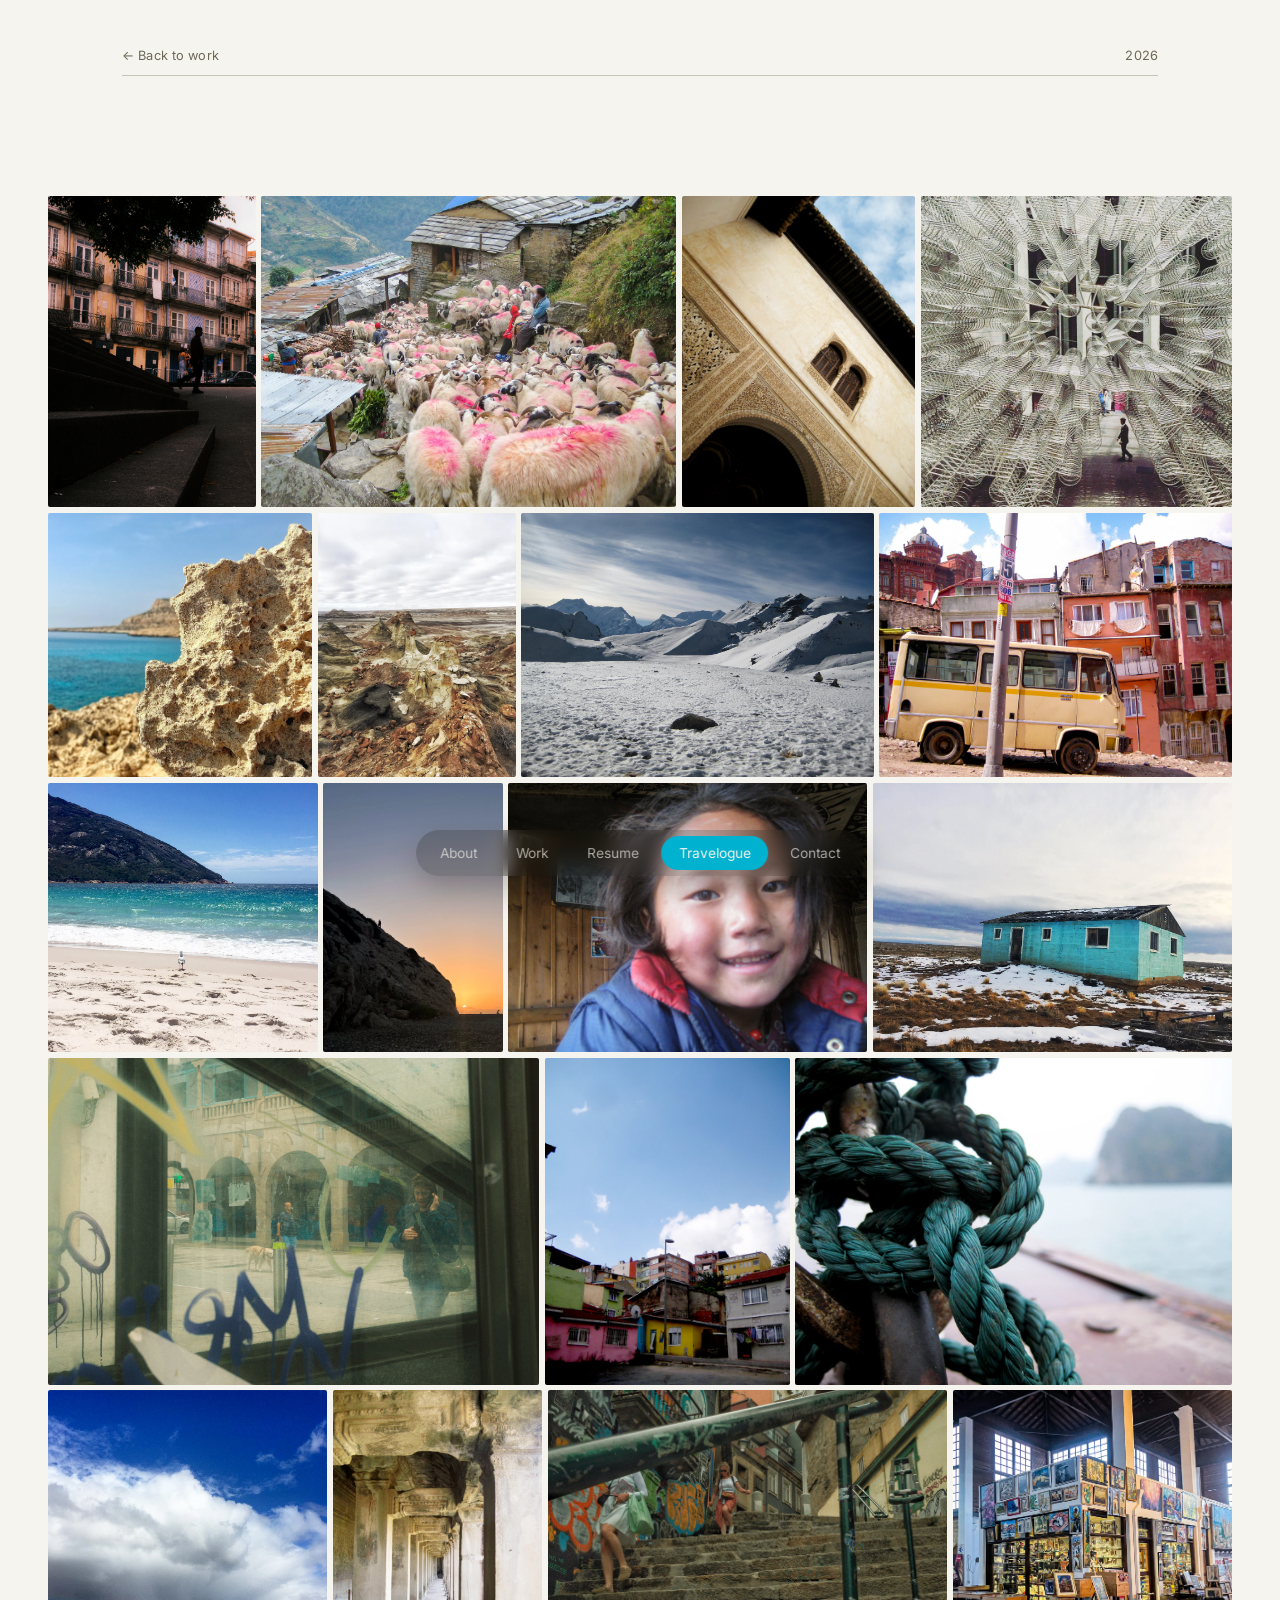
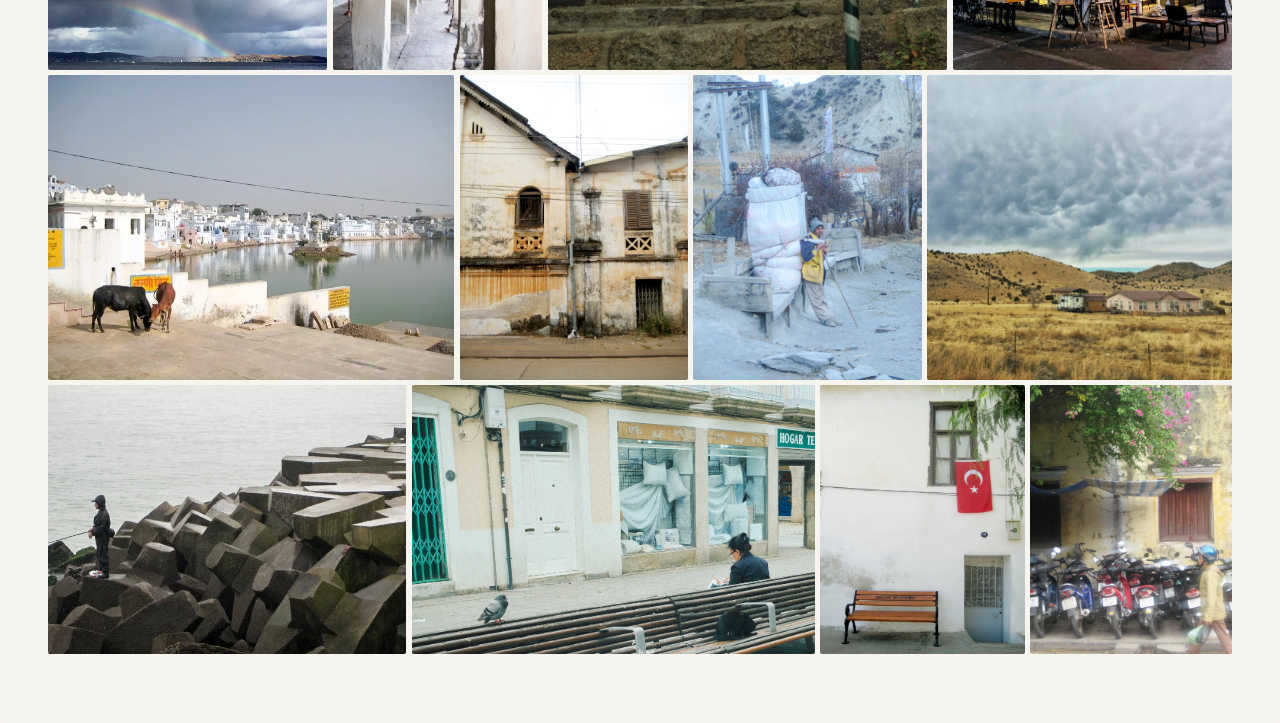
==== commit 2bc2c558: "Rearrange gallery images for travelogue" ====
--- a/travelogue.html
+++ b/travelogue.html
@@ -90,10 +90,12 @@
     <img class="gallery__img" src="assets/travel/cambodia.webp" alt="Angkor Wat, Cambodia" data-index="16">
     <span class="gallery__hover-caption">Angkor Wat, Cambodia</span>
   </div>
-  <div class="gallery__cell">
-    <img class="gallery__img" src="assets/travel/china.webp" alt="Qingdao, China" data-index="17">
-    <span class="gallery__hover-caption">Qingdao, China</span>
+
+      <div class="gallery__cell">
+    <img class="gallery__img" src="assets/travel/camino_portugal1.JPG" alt="Portugal" data-index="23">
+    <span class="gallery__hover-caption">Camino de Santiago, Portugal</span>
   </div>
+ 
   <div class="gallery__cell">
     <img class="gallery__img" src="assets/travel/cyprus2.webp" alt="Larnaca, Cyprus" data-index="18">
     <span class="gallery__hover-caption">Larnaca, Cyprus</span>
@@ -114,10 +116,12 @@
     <img class="gallery__img" src="assets/travel/newmexico2.webp" alt="New Mexico" data-index="22">
     <span class="gallery__hover-caption">New Mexico</span>
   </div>
-  <div class="gallery__cell">
-    <img class="gallery__img" src="assets/travel/camino_portugal1.JPG" alt="Portugal" data-index="23">
-    <span class="gallery__hover-caption">Camino de Santiago, Portugal</span>
+
+     <div class="gallery__cell">
+    <img class="gallery__img" src="assets/travel/china.webp" alt="Qingdao, China" data-index="17">
+    <span class="gallery__hover-caption">Qingdao, China</span>
   </div>
+    
   <div class="gallery__cell">
     <img class="gallery__img" src="assets/travel/camino_spain3.jpg" alt="Spain" data-index="24">
     <span class="gallery__hover-caption">Camino de Santiago, Spain</span>
--- a/styles.css
+++ b/styles.css
@@ -50,7 +50,7 @@
 .masthead{
   max-width: 1100px;
   margin: 0 auto;
-  padding: 3rem 2rem 2rem;
+  padding: 3rem 2rem 0.56rem;
 }
 
 .masthead__top{
@@ -72,7 +72,8 @@
   margin: 0 0 0.5rem;
   text-transform: uppercase;
   letter-spacing: -0.02em;
-  color: var(--press);
+  color: var(--ink);
+  text-align: center;
 }
 
 .masthead__tagline{
@@ -80,6 +81,47 @@
   color: var(--muted);
   margin: 0;
   max-width: 40ch;
+}
+
+/* ---------- Intro (name fades in, backdrop reveals the rest) ---------- */
+
+.intro-backdrop{
+  position: fixed;
+  inset: 0;
+  background: var(--press);
+  z-index: 9998;
+  transition: opacity 1.2s ease;
+  pointer-events: none;
+}
+
+.intro-backdrop.is-hidden{
+  opacity: 0;
+}
+
+.intro-backdrop.is-skipped{
+  display: none;
+}
+
+#intro-tagline.intro-pending{
+  opacity: 0;
+  transform: translateY(12px);
+}
+
+#intro-tagline.intro-on-backdrop{
+  color: var(--paper);
+}
+
+#intro-tagline{
+  transition: opacity 1.6s ease, transform 0.9s ease, color 0.7s ease;
+  position: relative;
+  z-index: 9999;
+}
+
+@media (prefers-reduced-motion: reduce){
+  .intro-backdrop,
+  #intro-tagline{
+    transition: none;
+  }
 }
 
 /* ---------- Contents / TOC layout ---------- */
@@ -316,7 +358,7 @@
 .lightbox{
   position: fixed;
   inset: 0;
-  background: rgba(23, 20, 15, 0.92);
+  background: rgba(246, 244, 238, 0.97);
   display: flex;
   flex-direction: column;
   align-items: center;
@@ -354,7 +396,7 @@
 .lightbox__next{
   background: none;
   border: none;
-  color: rgba(246, 244, 238, 0.7);
+  color: var(--muted);
   cursor: pointer;
   padding: 0.25rem;
   font-family: inherit;
@@ -364,11 +406,11 @@
 
 .lightbox__prev:hover,
 .lightbox__next:hover{
-  color: var(--paper);
+  color: var(--ink);
 }
 
 .lightbox__divider{
-  color: rgba(246, 244, 238, 0.4);
+  color: var(--rule);
 }
 
 .lightbox__close{
@@ -377,7 +419,7 @@
   right: 1.75rem;
   background: none;
   border: none;
-  color: var(--paper);
+  color: var(--ink);
   font-size: 2rem;
   line-height: 1;
   cursor: pointer;
@@ -393,13 +435,13 @@
 .about{
   max-width: 1100px;
   margin: 0 auto;
-  padding: 1rem 2rem 3rem;
-  border-top: 1px solid var(--rule);
+  padding: 0.28rem 2rem 3rem;
 }
 
 .about__inner{
-  padding-top: 2rem;
   max-width: 60ch;
+  margin: 0.56rem auto 0;
+  text-align: center;
 }
 
 .about__text{
@@ -409,6 +451,7 @@
   line-height: 1.5;
   letter-spacing: -0.01em;
   margin: 0;
+  color: var(--press);
 }
 
 /* ---------- Colophon / footer ---------- */
